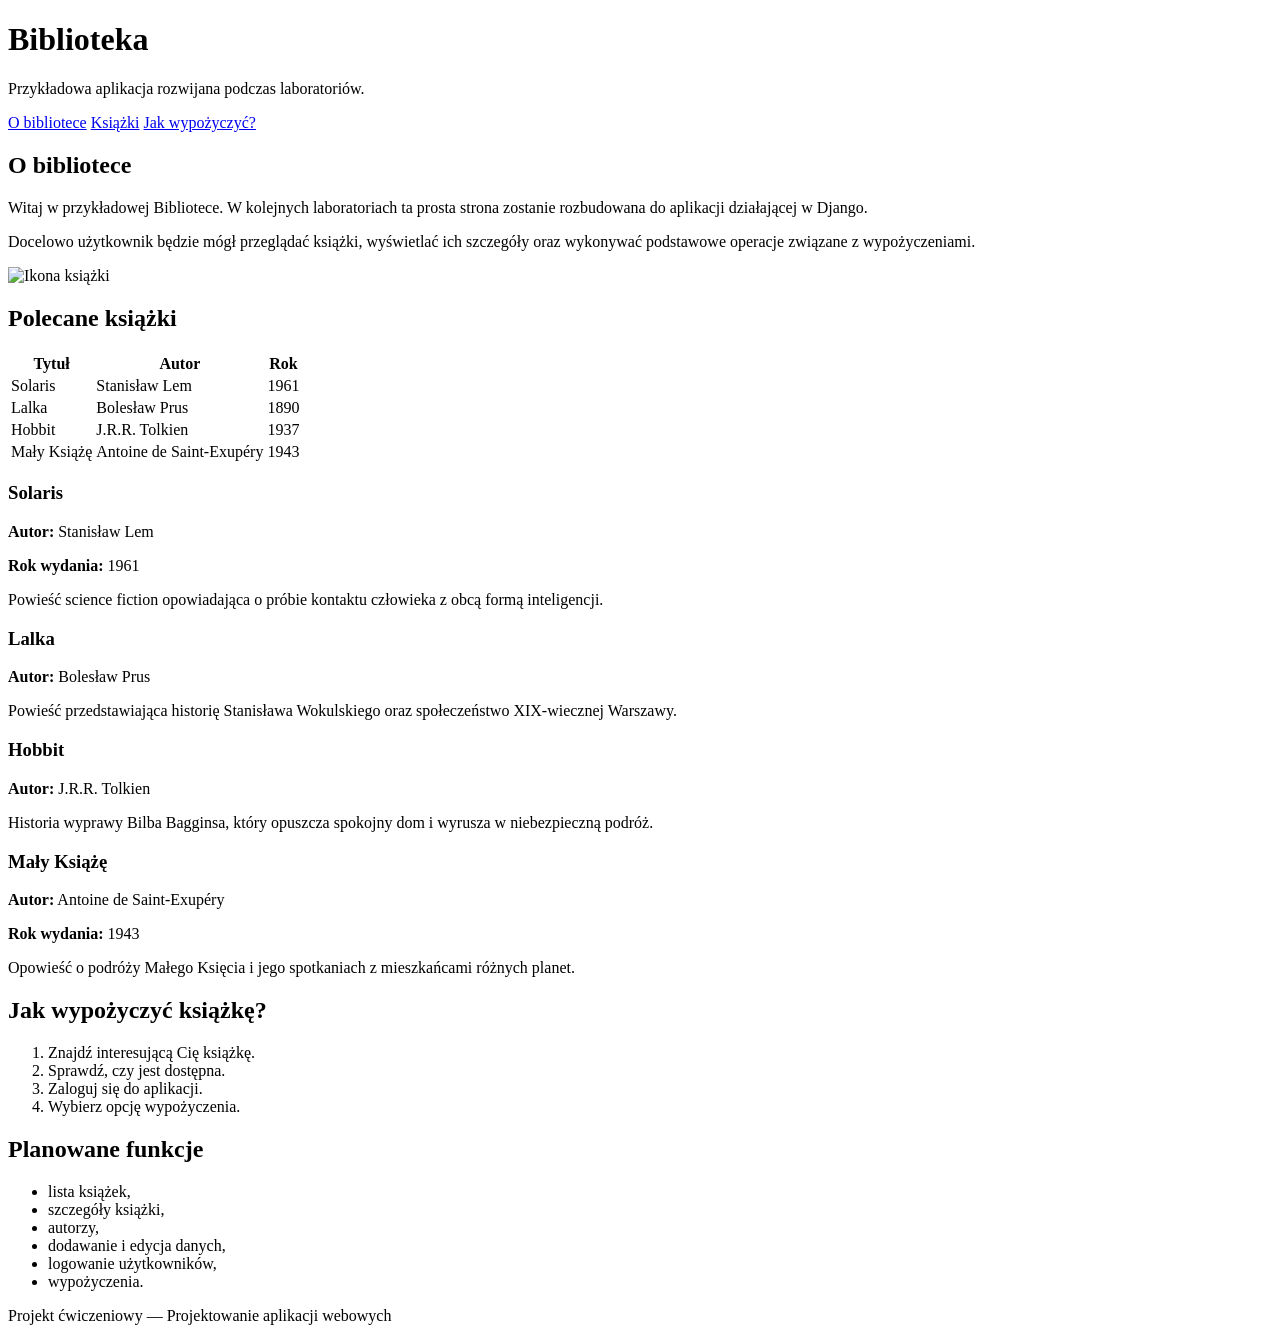
==== frontend/index.html @ 556ca097 "Dodano index html" ====
<!DOCTYPE html>
<html lang="pl">
<head>
    <meta charset="UTF-8">
    <meta name="viewport" content="width=device-width, initial-scale=1.0">
    <title>Biblioteka</title>
</head>
<body>

    <header>
        <h1>Biblioteka</h1>

        <p>
            Przykładowa aplikacja rozwijana podczas laboratoriów.
        </p>

        <nav>
            <a href="#about">O bibliotece</a>
            <a href="#books">Książki</a>
            <a href="#rules">Jak wypożyczyć?</a>
        </nav>
    </header>

    <main>

        <section id="about">
            <h2>O bibliotece</h2>

            <p>
                Witaj w przykładowej Bibliotece.
                W kolejnych laboratoriach ta prosta strona zostanie
                rozbudowana do aplikacji działającej w Django.
            </p>

            <p>
                Docelowo użytkownik będzie mógł przeglądać książki,
                wyświetlać ich szczegóły oraz wykonywać podstawowe
                operacje związane z wypożyczeniami.
            </p>

            <img
                src="https://s2.qwant.com/thumbr/474x335/7/8/675d102ec8b971f9c2635d2a96c03c6df53577f8f7aa73748e4d46b0fd5eca/OIP.F32quEg1RMgJZ3XpOHR0iQHaFP.jpg?u=https%3A%2F%2Ftse.mm.bing.net%2Fth%2Fid%2FOIP.F32quEg1RMgJZ3XpOHR0iQHaFP%3Fpid%3DApi&q=0&b=1&p=0&a=0"
                alt="Ikona książki"
                width="120"
            >
        </section>

        <section id="books">
            <h2>Polecane książki</h2>

            <table>
                <thead>
                    <tr>
                        <th>Tytuł</th>
                        <th>Autor</th>
                        <th>Rok</th>
                    </tr>
                </thead>
                <tbody>
                    <tr>
                        <td>Solaris</td>
                        <td>Stanisław Lem</td>
                        <td>1961</td>
                    </tr>
                    <tr>
                        <td>Lalka</td>
                        <td>Bolesław Prus</td>
                        <td>1890</td>
                    </tr>
                    <tr>
                        <td>Hobbit</td>
                        <td>J.R.R. Tolkien</td>
                        <td>1937</td>
                    </tr>
                    <tr>
                        <td>Mały Książę</td>
                        <td>Antoine de Saint-Exupéry</td>
                        <td>1943</td>
                    </tr>
                </tbody>
            </table>

            <article>
                <h3>Solaris</h3>

                <div class="book-info">
                    <p>
                        <strong>Autor:</strong> Stanisław Lem
                    </p>

                    <p>
                        <strong>Rok wydania:</strong> 1961
                    </p>
                </div>

                <p>
                    Powieść science fiction opowiadająca o próbie
                    kontaktu człowieka z obcą formą inteligencji.
                </p>
            </article>

            <article>
                <h3>Lalka</h3>

                <p>
                    <strong>Autor:</strong> Bolesław Prus
                </p>

                <p>
                    Powieść przedstawiająca historię Stanisława
                    Wokulskiego oraz społeczeństwo XIX-wiecznej Warszawy.
                </p>
            </article>

            <article>
                <h3>Hobbit</h3>

                <p>
                    <strong>Autor:</strong> J.R.R. Tolkien
                </p>

                <p>
                    Historia wyprawy Bilba Bagginsa, który opuszcza
                    spokojny dom i wyrusza w niebezpieczną podróż.
                </p>
            </article>

            <article>
                <h3>Mały Książę</h3>
                <div class="book-info">
                    <p>
                        <strong>Autor:</strong> Antoine de Saint-Exupéry
                    </p>
                    <p>
                        <strong>Rok wydania:</strong> 1943
                    </p>
                </div>
                <p>
                    Opowieść o podróży Małego Księcia i jego spotkaniach z mieszkańcami różnych planet.
                </p>
            </article>
        </section>

        <section id="rules">
            <h2>Jak wypożyczyć książkę?</h2>

            <ol>
                <li>Znajdź interesującą Cię książkę.</li>
                <li>Sprawdź, czy jest dostępna.</li>
                <li>Zaloguj się do aplikacji.</li>
                <li>Wybierz opcję wypożyczenia.</li>
            </ol>
        </section>

        <section>
            <h2>Planowane funkcje</h2>

            <ul>
                <li>lista książek,</li>
                <li>szczegóły książki,</li>
                <li>autorzy,</li>
                <li>dodawanie i edycja danych,</li>
                <li>logowanie użytkowników,</li>
                <li>wypożyczenia.</li>
            </ul>
        </section>

    </main>

    <footer>
        <p>
            Projekt ćwiczeniowy — Projektowanie aplikacji webowych
        </p>
    </footer>

</body>
</html>
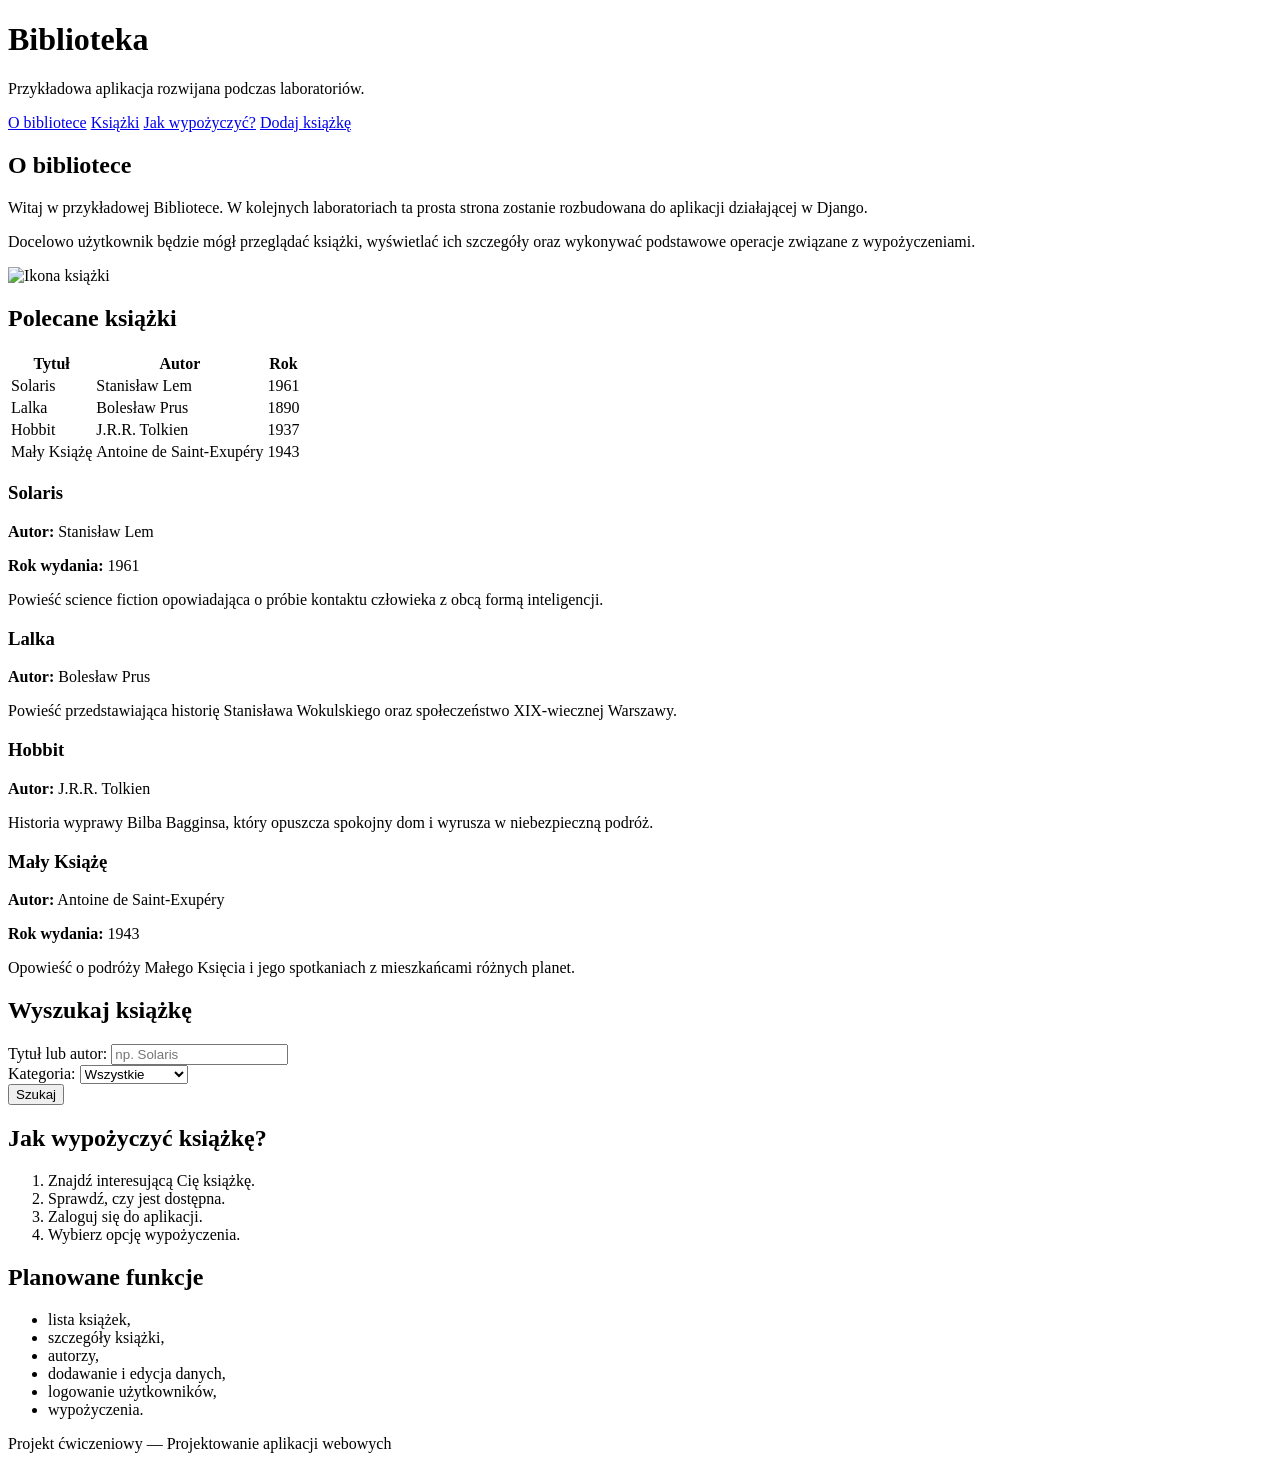
==== commit 49f530fb: "Dodanie formularza wyszukiwania i formularza dodania książki" ====
--- a/frontend/index.html
+++ b/frontend/index.html
@@ -18,6 +18,7 @@
             <a href="#about">O bibliotece</a>
             <a href="#books">Książki</a>
             <a href="#rules">Jak wypożyczyć?</a>
+            <a href="add_book.html">Dodaj książkę</a>
         </nav>
     </header>
 
@@ -139,6 +140,57 @@
                     Opowieść o podróży Małego Księcia i jego spotkaniach z mieszkańcami różnych planet.
                 </p>
             </article>
+        </section>
+
+        <section id="search">
+            <h2>Wyszukaj książkę</h2>
+            <form method="get">
+
+    <div>
+        <label for="query">
+            Tytuł lub autor:
+        </label>
+
+        <input
+            type="text"
+            id="query"
+            name="query"
+            placeholder="np. Solaris"
+        >
+    </div>
+
+    <div>
+        <label for="search-category">
+            Kategoria:
+        </label>
+
+        <select
+            id="search-category"
+            name="category"
+        >
+            <option value="">
+                Wszystkie
+            </option>
+
+            <option value="fantasy">
+                Fantasy
+            </option>
+
+            <option value="science-fiction">
+                Science fiction
+            </option>
+
+            <option value="crime">
+                Kryminał
+            </option>
+        </select>
+    </div>
+
+    <button type="submit">
+        Szukaj
+    </button>
+
+</form>
         </section>
 
         <section id="rules">
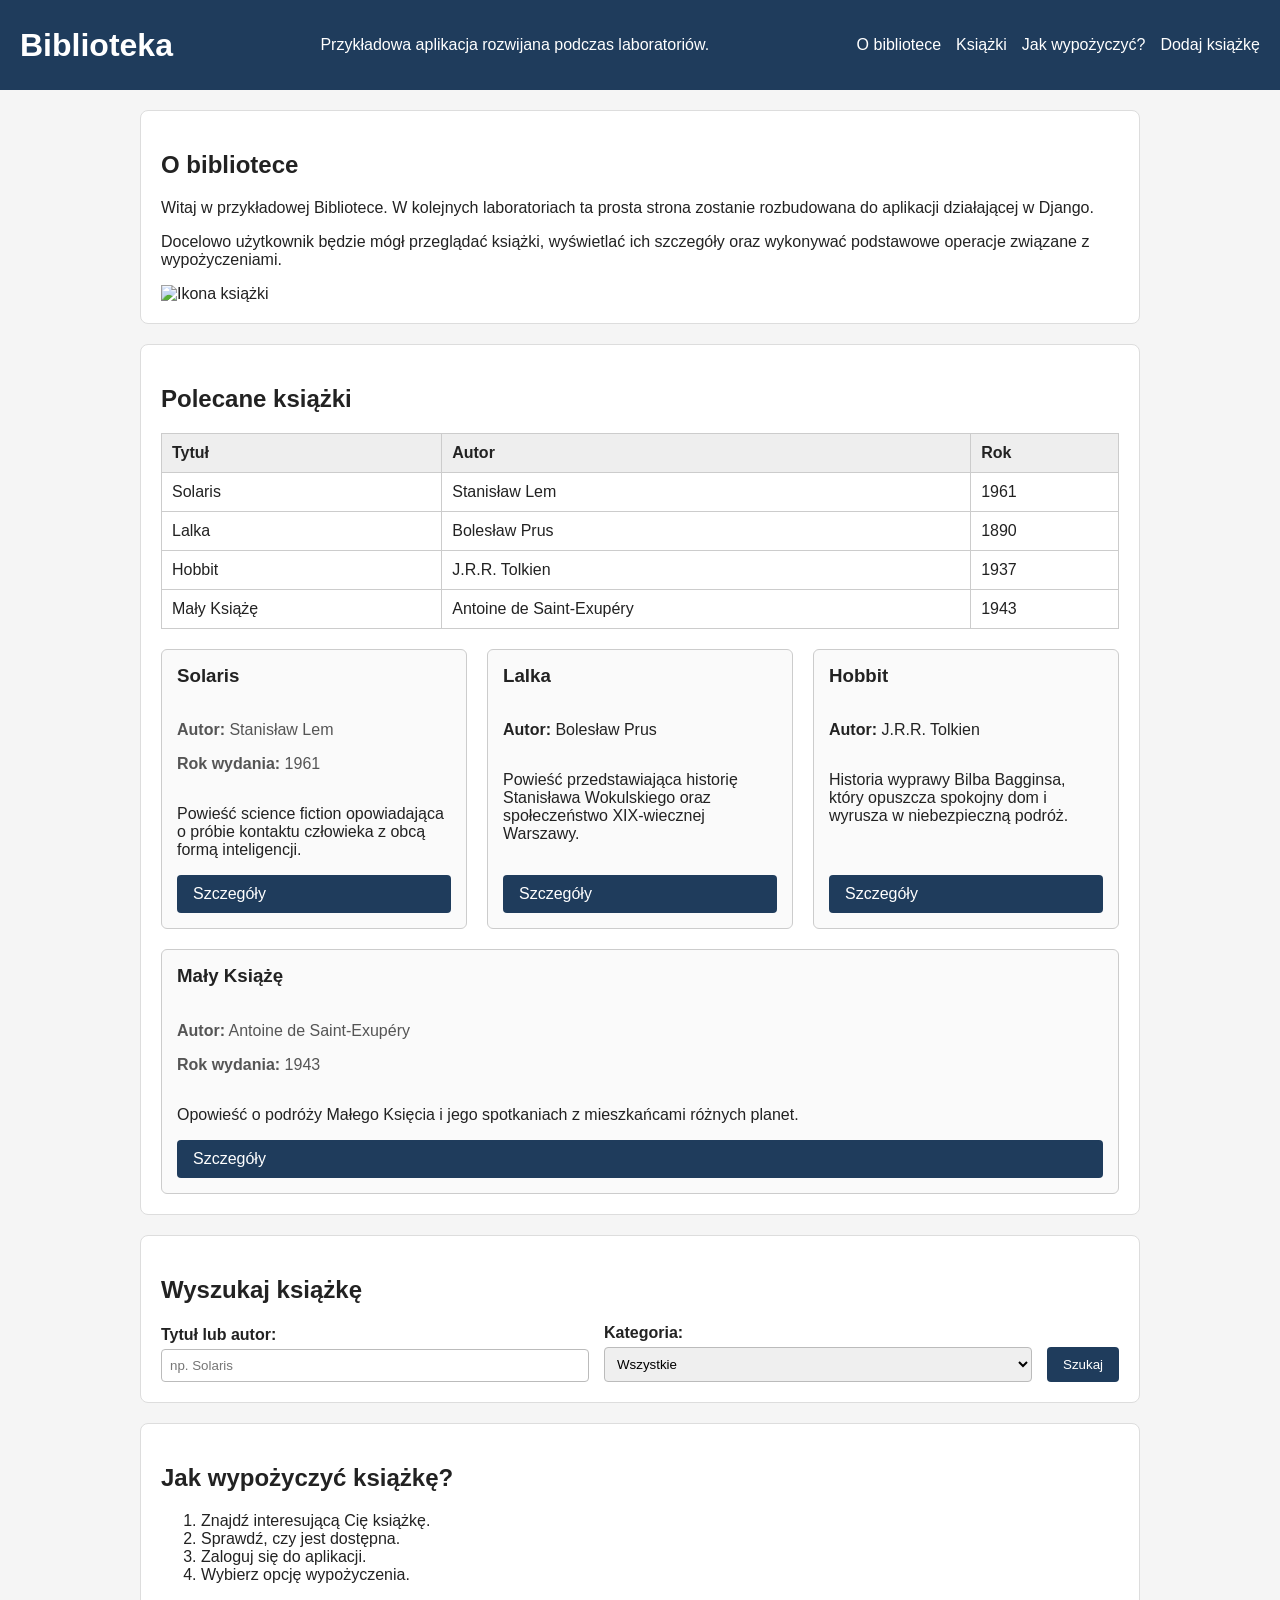
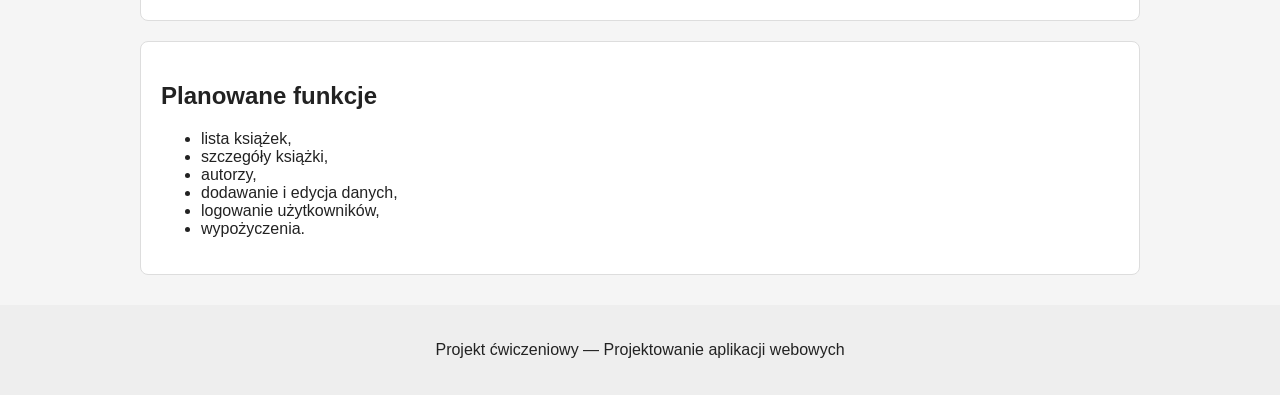
==== commit 41400522: "Dodanie układu Flexbox i podstaw responsywności" ====
--- a/frontend/index.html
+++ b/frontend/index.html
@@ -4,6 +4,7 @@
     <meta charset="UTF-8">
     <meta name="viewport" content="width=device-width, initial-scale=1.0">
     <title>Biblioteka</title>
+    <link rel="stylesheet" href="css/styles.css">
 </head>
 <body>
 
@@ -80,8 +81,9 @@
                     </tr>
                 </tbody>
             </table>
-
-            <article>
+            
+            <div class="book-list">
+            <article class="book-card science-fiction">
                 <h3>Solaris</h3>
 
                 <div class="book-info">
@@ -98,9 +100,16 @@
                     Powieść science fiction opowiadająca o próbie
                     kontaktu człowieka z obcą formą inteligencji.
                 </p>
-            </article>
-
-            <article>
+                <a
+                class="button-link"
+                href="#"
+                >
+                Szczegóły
+            </a>
+
+            </article>
+
+            <article class="book-card">
                 <h3>Lalka</h3>
 
                 <p>
@@ -111,9 +120,15 @@
                     Powieść przedstawiająca historię Stanisława
                     Wokulskiego oraz społeczeństwo XIX-wiecznej Warszawy.
                 </p>
-            </article>
-
-            <article>
+                <a
+                class="button-link"
+                href="#"
+                >
+                Szczegóły
+            </a>
+            </article>
+
+            <article class="book-card fantasy">
                 <h3>Hobbit</h3>
 
                 <p>
@@ -124,9 +139,15 @@
                     Historia wyprawy Bilba Bagginsa, który opuszcza
                     spokojny dom i wyrusza w niebezpieczną podróż.
                 </p>
-            </article>
-
-            <article>
+                <a
+                class="button-link"
+                href="#"
+                >
+                Szczegóły
+            </a>
+            </article>
+
+            <article class="book-card">
                 <h3>Mały Książę</h3>
                 <div class="book-info">
                     <p>
@@ -139,12 +160,23 @@
                 <p>
                     Opowieść o podróży Małego Księcia i jego spotkaniach z mieszkańcami różnych planet.
                 </p>
-            </article>
+                <a
+                class="button-link"
+                href="#"
+                >
+                Szczegóły
+            </a>
+            </article>
+            </div>
         </section>
 
         <section id="search">
             <h2>Wyszukaj książkę</h2>
-            <form method="get">
+            
+            <form
+            class="search-form"
+            method="get"
+            >
 
     <div>
         <label for="query">
--- a/frontend/css/styles.css
+++ b/frontend/css/styles.css
@@ -0,0 +1,218 @@
+body {
+    margin: 0;
+
+    background-color: #f5f5f5;
+    color: #222222;
+
+    font-family: Arial, Helvetica, sans-serif;
+}
+
+header {
+    display: flex;
+
+    justify-content: space-between;
+    align-items: center;
+
+    gap: 20px;
+
+    background-color: #1f3c5c;
+    color: white;
+
+    padding: 20px;
+}
+
+header h1 {
+    margin: 0;
+}
+
+nav {
+    display: flex;
+    gap: 15px;
+}
+
+nav a {
+    color: white;
+    text-decoration: none;
+}
+
+nav a:hover {
+    text-decoration: underline;
+}
+
+main {
+    width: 90%;
+    max-width: 1000px;
+
+    margin: 0 auto;
+}
+
+section {
+    background-color: white;
+
+    margin: 20px 0;
+    padding: 20px;
+
+    border: 1px solid #dddddd;
+    border-radius: 8px;
+}
+
+.book-list {
+    display: flex;
+
+    gap: 20px;
+    flex-wrap: wrap;
+}
+
+.book-card {
+    flex: 1 1 250px;
+
+    border: 1px solid #cccccc;
+    border-radius: 6px;
+
+    padding: 15px;
+
+    background-color: #fafafa;
+}
+
+.book-card h3 {
+    margin-top: 0;
+}
+
+.book-info {
+    color: #555555;
+}
+
+table {
+    width: 100%;
+
+    border-collapse: collapse;
+
+    margin: 20px 0;
+}
+
+th,
+td {
+    border: 1px solid #cccccc;
+
+    padding: 10px;
+
+    text-align: left;
+}
+
+th {
+    background-color: #eeeeee;
+}
+
+.table-container {
+    overflow-x: auto;
+}
+
+form {
+    max-width: 600px;
+}
+
+form div {
+    margin-bottom: 15px;
+}
+
+.search-form {
+    display: flex;
+
+    gap: 15px;
+
+    align-items: end;
+
+    max-width: none;
+}
+
+.search-form div {
+    flex: 1;
+    margin-bottom: 0;
+}
+
+label {
+    display: block;
+
+    margin-bottom: 5px;
+
+    font-weight: bold;
+}
+
+input[type="text"],
+input[type="email"],
+input[type="password"],
+input[type="number"],
+input[type="date"],
+select,
+textarea {
+    width: 100%;
+
+    padding: 8px;
+
+    border: 1px solid #bbbbbb;
+    border-radius: 4px;
+
+    box-sizing: border-box;
+}
+
+button,
+.button-link {
+    display: inline-block;
+
+    background-color: #1f3c5c;
+    color: white;
+
+    border: none;
+    border-radius: 4px;
+
+    padding: 10px 16px;
+
+    text-decoration: none;
+
+    cursor: pointer;
+}
+
+button:hover,
+.button-link:hover {
+    background-color: #315c87;
+}
+
+footer {
+    margin-top: 30px;
+    padding: 20px;
+
+    text-align: center;
+
+    background-color: #eeeeee;
+}
+
+@media (max-width: 700px) {
+
+    header {
+        flex-direction: column;
+        align-items: flex-start;
+    }
+
+    nav {
+        flex-direction: column;
+    }
+
+    .search-form {
+        flex-direction: column;
+        align-items: stretch;
+    }
+
+    main {
+        width: 95%;
+    }
+
+}
+
+.book-card {
+    display: flex;
+    flex-direction: column;
+}
+
+.book-card .button-link {
+    margin-top: auto;
+}
